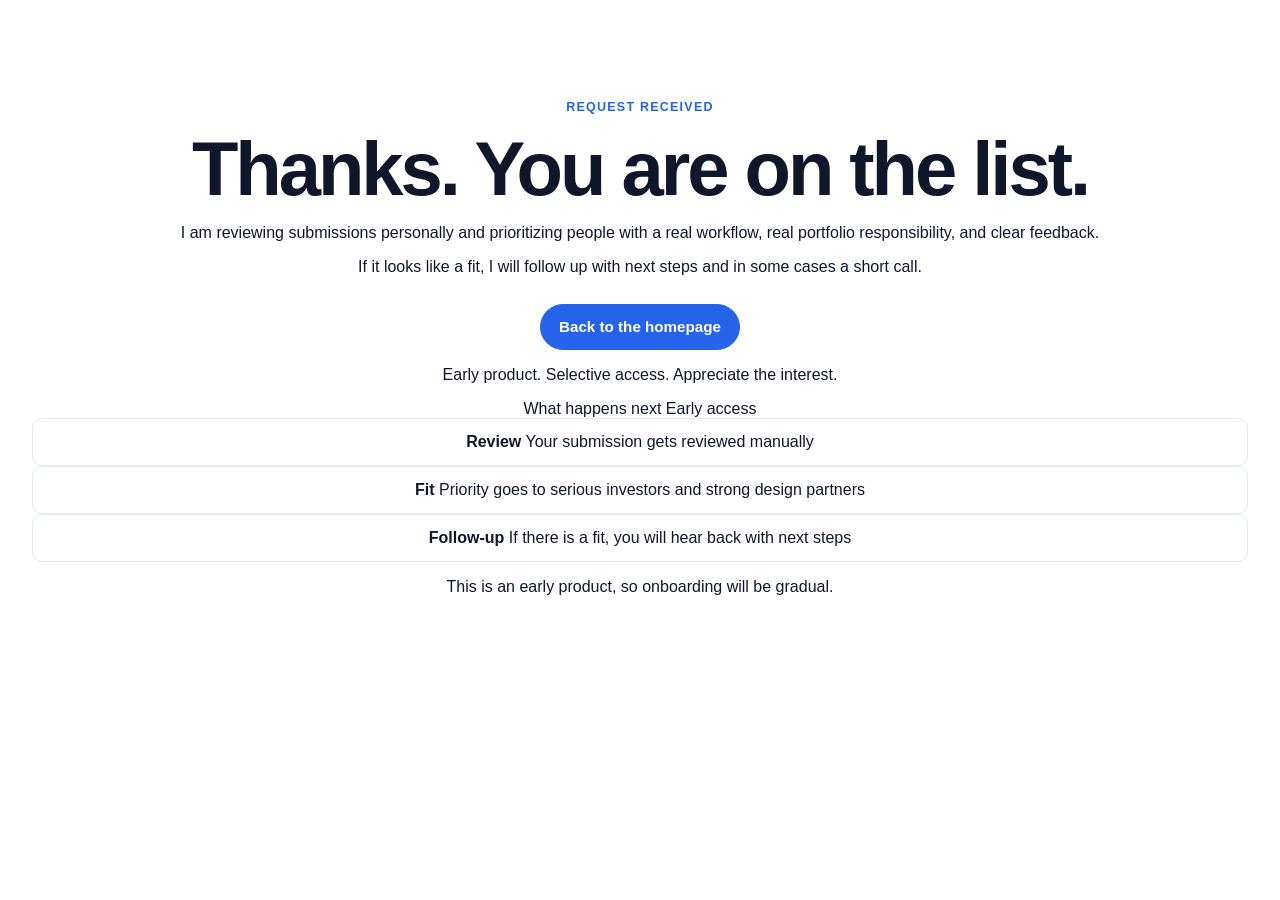
==== thank-you.html @ 9a6ba9dc "Initial landing page" ====
<!doctype html>
<html lang="en">
  <head>
    <meta charset="UTF-8" />
    <meta name="viewport" content="width=device-width, initial-scale=1.0" />
    <title>Alpha | Thanks</title>
    <meta
      name="description"
      content="Thanks for requesting early access to Alpha."
    />
    <link rel="stylesheet" href="./styles.css" />
  </head>
  <body>
    <main class="page-shell">
      <section class="hero">
        <div class="hero-copy">
          <p class="eyebrow">Request received</p>
          <h1>Thanks. You are on the list.</h1>
          <p class="hero-text">
            I am reviewing submissions personally and prioritizing people with a
            real workflow, real portfolio responsibility, and clear feedback.
          </p>
          <p class="hero-text">
            If it looks like a fit, I will follow up with next steps and in
            some cases a short call.
          </p>
          <div class="hero-actions">
            <a href="./index.html" class="button button-primary">Back to the homepage</a>
          </div>
          <p class="microcopy">
            Early product. Selective access. Appreciate the interest.
          </p>
        </div>

        <div class="hero-panel">
          <div class="panel">
            <div class="panel-header">
              <span>What happens next</span>
              <span>Early access</span>
            </div>
            <div class="panel-stack">
              <div class="metric-card">
                <strong>Review</strong>
                <span>Your submission gets reviewed manually</span>
              </div>
              <div class="metric-card">
                <strong>Fit</strong>
                <span>Priority goes to serious investors and strong design partners</span>
              </div>
              <div class="metric-card">
                <strong>Follow-up</strong>
                <span>If there is a fit, you will hear back with next steps</span>
              </div>
            </div>
            <p class="panel-note">
              This is an early product, so onboarding will be gradual.
            </p>
          </div>
        </div>
      </section>
    </main>
  </body>
</html>
---- styles.css ----
:root {
  --bg: #ffffff;
  --bg-soft: #f8fafc;
  --line: #e2e8f0;
  --line-strong: #cbd5e1;
  --text: #0f172a;
  --muted: #475569;
  --accent: #2563eb;
  --accent-dark: #1d4ed8;
  --accent-soft: rgba(37, 99, 235, 0.08);
  --attention: #b45309;
  --attention-soft: rgba(180, 83, 9, 0.1);
  --drift: #7c3aed;
  --drift-soft: rgba(124, 58, 237, 0.1);
  --risk: #b91c1c;
  --risk-soft: rgba(185, 28, 28, 0.08);
  --action: #0f766e;
  --action-soft: rgba(15, 118, 110, 0.1);
}

* {
  box-sizing: border-box;
}

html {
  scroll-behavior: smooth;
}

body {
  margin: 0;
  background: var(--bg);
  color: var(--text);
  font-family: -apple-system, BlinkMacSystemFont, "Segoe UI", Roboto, Helvetica, Arial, sans-serif;
}

a {
  color: inherit;
  text-decoration: none;
}

.inline-link {
  color: var(--accent);
  text-decoration: underline;
  text-underline-offset: 2px;
}

.page-shell {
  width: min(1600px, calc(100% - 64px));
  margin: 0 auto;
  padding: 0 0 72px;
}

.hero {
  padding: 88px 0 56px;
  text-align: center;
}

.eyebrow {
  margin-bottom: 16px;
  color: var(--accent);
  font-size: 0.78rem;
  font-weight: 700;
  letter-spacing: 0.1em;
  text-transform: uppercase;
}

.hero h1,
.section-intro h2 {
  margin: 0;
  letter-spacing: -0.04em;
  text-wrap: balance;
  text-align: center;
}

.hero h1 {
  max-width: 36ch;
  margin-left: auto;
  margin-right: auto;
  font-size: clamp(3rem, 6vw, 4.75rem);
  line-height: 1.02;
  font-weight: 800;
}

.hero-subtitle {
  max-width: 1360px;
  margin: 20px auto 0;
  color: var(--muted);
  font-size: 1.1rem;
  line-height: 1.65;
  text-align: center;
}

.hero-actions {
  display: flex;
  justify-content: center;
  gap: 12px;
  flex-wrap: wrap;
  margin-top: 28px;
}

.hero-note {
  margin-top: 16px;
  color: var(--muted);
  font-size: 0.95rem;
  text-align: center;
}

.hero-diagram {
  display: grid;
  grid-template-columns: minmax(0, 1fr) auto minmax(0, 1fr) auto minmax(0, 1fr) auto minmax(0, 1fr);
  gap: 16px;
  align-items: center;
  max-width: 100%;
  margin: 40px auto 0;
  padding: 28px 32px;
  background: var(--bg-soft);
  border: 1px solid var(--line);
  border-radius: 14px;
}

.diagram-node {
  text-align: left;
}

.diagram-label {
  display: block;
  margin-bottom: 10px;
  color: var(--accent);
  font-size: 0.78rem;
  font-weight: 700;
  letter-spacing: 0.08em;
  text-transform: uppercase;
}

.diagram-emphasis {
  display: inline-flex;
  align-items: center;
  width: fit-content;
  min-height: 30px;
  padding: 0 12px;
  border-radius: 999px;
  font-size: 0.96rem;
  line-height: 1.45;
  font-weight: 600;
}

.diagram-attention {
  background: var(--attention-soft);
  color: var(--attention);
}

.diagram-drift {
  background: var(--drift-soft);
  color: var(--drift);
}

.diagram-action {
  background: var(--action-soft);
  color: var(--action);
}

.diagram-risk {
  background: var(--risk-soft);
  color: var(--risk);
}

.diagram-connector {
  width: 32px;
  height: 1px;
  background: var(--line-strong);
}

.button {
  display: inline-flex;
  align-items: center;
  justify-content: center;
  min-height: 46px;
  padding: 0 18px;
  border: 1px solid var(--line);
  border-radius: 999px;
  font-size: 0.95rem;
  font-weight: 700;
  transition: 0.18s ease;
}

.button:hover {
  transform: translateY(-1px);
}

.button-primary {
  background: var(--accent);
  border-color: var(--accent);
  color: #ffffff;
}

.button-primary:hover {
  background: var(--accent-dark);
}

.button-secondary {
  background: #ffffff;
  color: var(--text);
}

.section {
  padding: 48px 0;
}

.section-divider {
  border-top: 1px solid var(--line);
}

.section-soft {
  background: transparent;
}

.section-intro {
  max-width: 1400px;
  margin: 0 auto 28px;
  text-align: center;
}

.section-intro h2 {
  max-width: 100%;
  margin-left: auto;
  margin-right: auto;
  font-size: clamp(2rem, 4vw, 2.8rem);
  line-height: 1.08;
  font-weight: 700;
}

.section-intro p {
  max-width: 1320px;
  margin: 18px auto 0;
  color: var(--muted);
  font-size: 1rem;
  line-height: 1.75;
  text-align: center;
}

.stage-cta p {
  color: var(--muted);
  font-size: 1rem;
  line-height: 1.7;
}

.product-wireframe {
  display: grid;
  gap: 20px;
  max-width: 100%;
  margin: 0 auto;
  padding: 0;
  background: #ffffff;
  border: 1px solid var(--line);
  border-radius: 16px;
  overflow: hidden;
  box-shadow: 0 18px 40px rgba(15, 23, 42, 0.06);
}

.app-chrome {
  display: grid;
  grid-template-columns: auto 1fr auto;
  gap: 16px;
  align-items: center;
  padding: 14px 18px;
  background: #f8fafc;
  border-bottom: 1px solid var(--line);
}

.chrome-dots {
  display: flex;
  gap: 8px;
}

.chrome-dots span {
  width: 10px;
  height: 10px;
  border-radius: 999px;
  background: #cbd5e1;
}

.chrome-title {
  color: var(--muted);
  font-size: 0.9rem;
  font-weight: 600;
}

.chrome-actions {
  display: flex;
  gap: 8px;
}

.chrome-pill {
  display: inline-flex;
  align-items: center;
  min-height: 28px;
  padding: 0 10px;
  border-radius: 999px;
  background: rgba(37, 99, 235, 0.08);
  color: var(--accent);
  font-size: 0.78rem;
  font-weight: 700;
}

.chrome-pill-muted {
  background: #ffffff;
  border: 1px solid var(--line);
  color: var(--muted);
}

.app-toolbar {
  display: grid;
  grid-template-columns: 1fr auto;
  gap: 16px;
  align-items: center;
  padding: 16px 18px 0;
}

.toolbar-tabs {
  display: flex;
  gap: 10px;
  flex-wrap: wrap;
}

.toolbar-tab {
  display: inline-flex;
  align-items: center;
  min-height: 32px;
  padding: 0 12px;
  border-radius: 999px;
  border: 0;
  background: transparent;
  color: var(--muted);
  font-size: 0.84rem;
  font-weight: 700;
  cursor: pointer;
}

.toolbar-tab-active {
  background: var(--bg-soft);
  color: var(--text);
}

.toolbar-meta {
  color: var(--muted);
  font-size: 0.84rem;
  font-weight: 600;
}

.portfolio-overview,
.wireframe-main {
  border: 1px solid var(--line);
  border-radius: 12px;
  background: #ffffff;
}

.mock-view {
  display: none;
}

.mock-view-active {
  display: grid;
  gap: 20px;
}

.mock-single-panel {
  margin: 0 18px 18px;
  padding: 20px;
  border: 1px solid var(--line);
  border-radius: 12px;
  background: #ffffff;
}

.portfolio-overview {
  margin: 0 18px;
  padding: 20px;
}

.wireframe-main {
  margin: 0 18px 18px;
  padding: 20px;
}

.overview-topline {
  display: flex;
  align-items: flex-start;
  justify-content: space-between;
  gap: 16px;
}

.overview-topline h3 {
  margin: 0;
  font-size: 1.1rem;
  color: var(--text);
}

.overview-badge {
  display: inline-flex;
  align-items: center;
  min-height: 32px;
  padding: 0 12px;
  border: 1px solid var(--line);
  border-radius: 999px;
  color: var(--muted);
  font-size: 0.85rem;
  font-weight: 700;
}

.overview-metrics {
  display: grid;
  grid-template-columns: repeat(4, minmax(0, 1fr));
  gap: 12px;
  margin-top: 20px;
}

.portfolio-grid {
  display: grid;
  grid-template-columns: minmax(0, 1.2fr) minmax(0, 0.8fr);
  gap: 12px;
  margin-top: 20px;
}

.portfolio-panel {
  padding: 16px;
  border: 1px solid var(--line);
  border-radius: 10px;
}

.portfolio-table {
  display: grid;
}

.portfolio-row {
  display: grid;
  grid-template-columns: minmax(0, 1.2fr) auto auto;
  gap: 12px;
  align-items: center;
  padding: 12px 0;
  border-bottom: 1px solid rgba(226, 232, 240, 0.8);
}

.portfolio-row-button {
  width: 100%;
  border: 0;
  background: transparent;
  text-align: left;
  cursor: pointer;
}

.portfolio-row:last-child {
  border-bottom: 0;
}

.portfolio-row-head {
  color: var(--muted);
  font-size: 0.78rem;
  font-weight: 700;
  letter-spacing: 0.06em;
  text-transform: uppercase;
}

.portfolio-row-active {
  background: rgba(248, 250, 252, 0.7);
}

.portfolio-row-button:hover {
  background: rgba(248, 250, 252, 0.85);
}

.portfolio-name,
.portfolio-weight {
  color: var(--text);
  font-size: 0.95rem;
  font-weight: 600;
}

.wireframe-kicker {
  margin-bottom: 12px;
  color: var(--accent);
  font-size: 0.78rem;
  font-weight: 700;
  letter-spacing: 0.08em;
  text-transform: uppercase;
}

.queue-item {
  display: grid;
  gap: 4px;
  padding: 14px 14px 12px;
  border: 1px solid var(--line);
  border-radius: 10px;
}

.queue-item + .queue-item {
  margin-top: 12px;
}

.queue-item strong,
.wireframe-topline h3 {
  font-size: 0.98rem;
  color: var(--text);
}

.queue-item span,
.wireframe-panel p,
.metric-label {
  color: var(--muted);
  font-size: 0.92rem;
  line-height: 1.55;
}

.status-text {
  display: inline-flex;
  align-items: center;
  width: fit-content;
  min-height: 26px;
  padding: 0 10px;
  border-radius: 999px;
  font-size: 0.84rem;
  font-weight: 700;
}

.status-attention {
  background: var(--attention-soft);
  color: var(--attention);
}

.status-drift {
  background: var(--drift-soft);
  color: var(--drift);
}

.status-risk {
  background: var(--risk-soft);
  color: var(--risk);
}

.risk-row {
  display: flex;
  align-items: center;
  justify-content: space-between;
  gap: 16px;
  padding: 12px 0;
  border-bottom: 1px solid rgba(226, 232, 240, 0.8);
}

.risk-row:last-child {
  border-bottom: 0;
}

.risk-row span {
  color: var(--muted);
  font-size: 0.95rem;
}

.wireframe-topline {
  display: flex;
  align-items: flex-start;
  justify-content: space-between;
  gap: 16px;
}

.wireframe-topline h3 {
  margin: 0;
  font-size: 1.1rem;
}

.status-pill {
  display: inline-flex;
  align-items: center;
  min-height: 32px;
  padding: 0 12px;
  border-radius: 999px;
  background: rgba(37, 99, 235, 0.08);
  color: var(--accent);
  font-size: 0.85rem;
  font-weight: 700;
}

.status-pill-attention {
  background: var(--attention-soft);
  color: var(--attention);
}

.wireframe-metrics {
  display: grid;
  grid-template-columns: repeat(3, minmax(0, 1fr));
  gap: 12px;
  margin-top: 20px;
}

.metric-card {
  padding: 14px;
  border: 1px solid var(--line);
  border-radius: 10px;
}

.metric-label {
  display: block;
  margin-bottom: 6px;
}

.metric-value {
  font-size: 0.98rem;
  color: var(--text);
}

.metric-card .metric-value-drift {
  color: var(--drift);
}

.metric-card .metric-value-attention {
  color: var(--attention);
}

.metric-card .metric-value-action {
  color: var(--action);
}

.metric-card .metric-value-risk {
  color: var(--risk);
}

.wireframe-panel-grid {
  display: grid;
  grid-template-columns: repeat(2, minmax(0, 1fr));
  gap: 12px;
  margin-top: 20px;
}

.wireframe-panel {
  padding: 16px;
  border: 1px solid var(--line);
  border-radius: 10px;
}

.wireframe-panel p {
  margin: 0;
}

.queue-cards,
.policy-grid {
  display: grid;
  gap: 12px;
  margin-top: 20px;
}

.mock-panel-intro {
  max-width: 980px;
  margin: 18px 0 0;
  color: var(--muted);
  font-size: 0.98rem;
  line-height: 1.65;
}

.queue-card,
.policy-card {
  padding: 16px;
  border: 1px solid var(--line);
  border-radius: 12px;
  background: #ffffff;
}

.queue-card-top,
.policy-card-top {
  display: flex;
  align-items: center;
  justify-content: space-between;
  gap: 16px;
  margin-bottom: 10px;
}

.queue-card p,
.policy-card p,
.memory-row span {
  margin: 0;
  color: var(--muted);
  font-size: 0.95rem;
  line-height: 1.55;
}

.policy-value,
.memory-decision {
  color: var(--text);
  font-size: 0.9rem;
  font-weight: 700;
}

.memory-table {
  display: grid;
  margin-top: 20px;
}

.memory-row {
  display: grid;
  grid-template-columns: 100px 160px 140px minmax(0, 1fr);
  gap: 16px;
  align-items: center;
  padding: 14px 0;
  border-bottom: 1px solid rgba(226, 232, 240, 0.8);
}

.memory-row-head span {
  color: var(--muted);
  font-size: 0.78rem;
  font-weight: 700;
  letter-spacing: 0.06em;
  text-transform: uppercase;
}

.compare-band {
  display: grid;
  grid-template-columns: minmax(0, 1fr) minmax(0, 1fr);
  column-gap: 24px;
  row-gap: 0;
  align-items: start;
  max-width: 100%;
  margin: 0 auto;
  padding: 32px 36px;
  background: #ffffff;
  border: 1px solid var(--line);
  border-radius: 16px;
  box-shadow: 0 14px 32px rgba(15, 23, 42, 0.05);
}

.compare-head {
  display: inline-flex;
  align-items: center;
  min-height: 36px;
  width: fit-content;
  padding: 0 14px;
  margin-bottom: 10px;
  border-radius: 999px;
  font-size: 0.84rem;
  font-weight: 700;
  letter-spacing: 0.08em;
  text-transform: uppercase;
  color: var(--text);
  border-bottom: 1px solid var(--line);
}

.compare-head-left {
  background: rgba(15, 23, 42, 0.05);
  border-bottom: 0;
}

.compare-head-right {
  background: rgba(22, 163, 74, 0.09);
  color: #166534;
  border-bottom: 0;
}

.compare-item {
  display: grid;
  grid-template-columns: 24px minmax(0, 1fr);
  gap: 12px;
  align-items: center;
  min-height: 84px;
  padding: 16px 14px;
  border-bottom: 1px solid rgba(226, 232, 240, 0.8);
}

.compare-item::before {
  display: inline-flex;
  align-items: center;
  justify-content: center;
  width: 24px;
  height: 24px;
  border-radius: 999px;
  font-size: 0.82rem;
  font-weight: 800;
}

.compare-item-negative::before {
  content: "×";
  background: rgba(15, 23, 42, 0.06);
  color: var(--muted);
}

.compare-item-positive::before {
  content: "✓";
  background: rgba(22, 163, 74, 0.1);
  color: #15803d;
}

.compare-item span {
  color: var(--text);
  font-size: 1.06rem;
  line-height: 1.55;
}

.compare-copy {
  display: grid;
  gap: 6px;
}

.compare-copy strong {
  color: var(--text);
  font-size: 1rem;
  line-height: 1.3;
  font-weight: 700;
}

.compare-copy span {
  color: var(--muted);
  font-size: 0.96rem;
  line-height: 1.55;
}

.compare-item-negative {
  background: rgba(248, 250, 252, 0.7);
}

.compare-item-positive {
  background: rgba(240, 253, 244, 0.55);
}

.stage-cta {
  max-width: 1200px;
  margin: 28px auto 0;
  text-align: center;
}

.section-form .section-intro {
  margin-bottom: 32px;
}

.signup-form {
  max-width: 980px;
  margin: 0 auto;
}

.form-grid {
  display: grid;
  grid-template-columns: repeat(2, minmax(0, 1fr));
  gap: 16px;
}

.signup-form label {
  display: grid;
  gap: 8px;
  margin-top: 16px;
  font-size: 0.95rem;
  font-weight: 600;
  color: var(--text);
}

.signup-form input,
.signup-form textarea,
.signup-form select {
  width: 100%;
  border: 1px solid var(--line-strong);
  border-radius: 10px;
  padding: 14px 16px;
  background: #ffffff;
  color: var(--text);
  font-size: 1rem;
  line-height: 1.5;
}

.signup-form input:focus,
.signup-form textarea:focus,
.signup-form select:focus {
  outline: none;
  border-color: var(--accent);
  box-shadow: 0 0 0 3px var(--accent-soft);
}

.signup-form textarea {
  resize: vertical;
}

.form-actions {
  display: flex;
  justify-content: center;
  margin-top: 20px;
}

@media (max-width: 900px) {
  .hero-diagram,
  .form-grid,
  .product-wireframe,
  .overview-metrics,
  .portfolio-grid,
  .policy-grid,
  .wireframe-metrics,
  .wireframe-panel-grid,
  .compare-band {
    grid-template-columns: 1fr;
  }

  .app-chrome,
  .app-toolbar {
    grid-template-columns: 1fr;
  }

  .portfolio-row {
    grid-template-columns: 1fr;
    gap: 8px;
  }

  .memory-row {
    grid-template-columns: 1fr;
    gap: 8px;
  }

  .diagram-connector {
    display: none;
  }

  .page-shell {
    width: min(100% - 24px, 1600px);
  }

  .hero {
    padding: 72px 0 40px;
  }
}
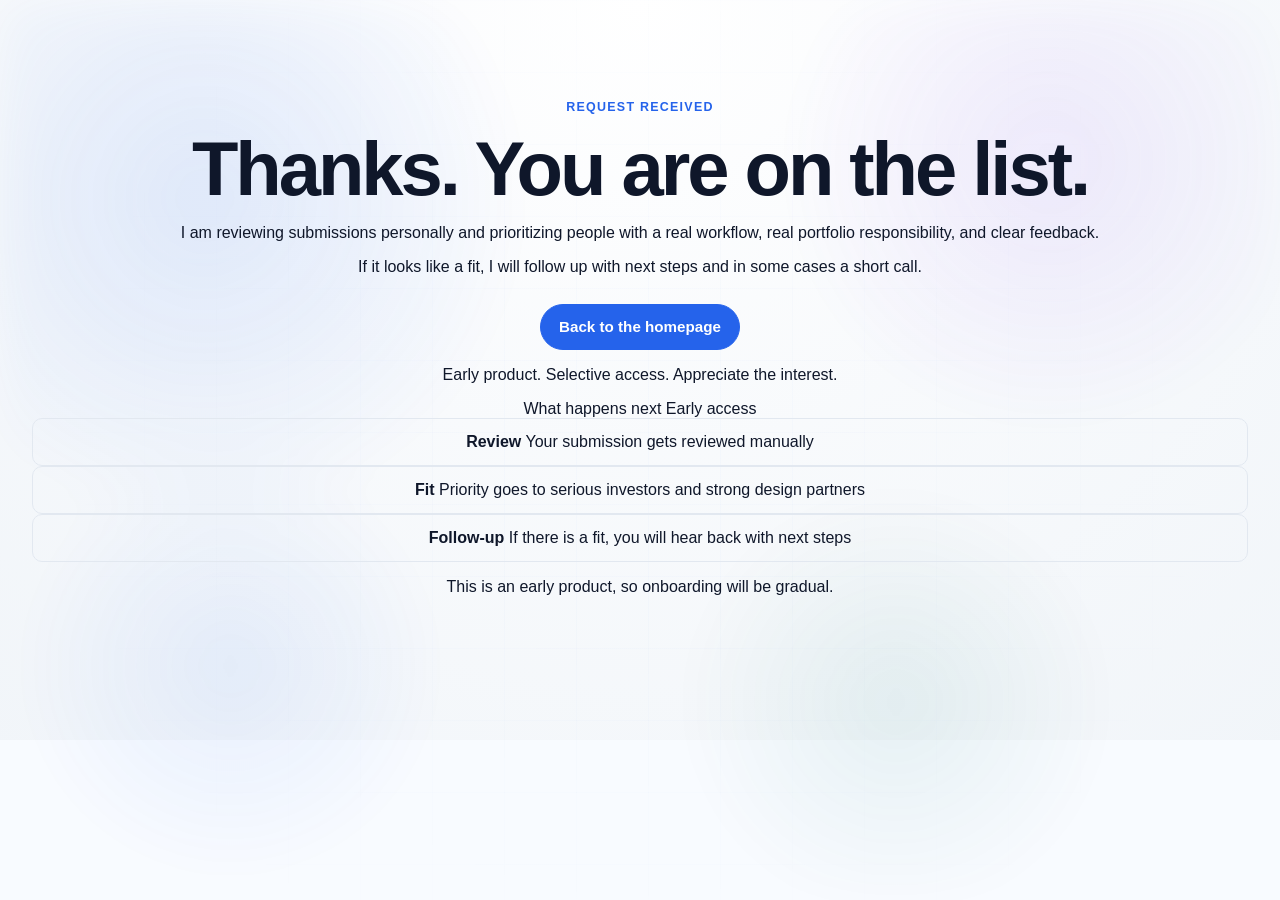
==== commit cd97cb7b: "Add files via upload" ====
--- a/thank-you.html
+++ b/thank-you.html
@@ -3,10 +3,10 @@
   <head>
     <meta charset="UTF-8" />
     <meta name="viewport" content="width=device-width, initial-scale=1.0" />
-    <title>Alpha | Thanks</title>
+    <title>Portfolio OS | Thanks</title>
     <meta
       name="description"
-      content="Thanks for requesting early access to Alpha."
+      content="Thanks for requesting early access to Portfolio OS."
     />
     <link rel="stylesheet" href="./styles.css" />
   </head>
--- a/styles.css
+++ b/styles.css
@@ -24,13 +24,47 @@
 
 html {
   scroll-behavior: smooth;
+  background: #f8fbff;
 }
 
 body {
-  margin: 0;
-  background: var(--bg);
+  position: relative;
+  margin: 0;
+  background:
+    radial-gradient(circle at top, rgba(255, 255, 255, 0.98), rgba(248, 250, 252, 0.94) 46%, rgba(241, 245, 249, 0.96) 100%);
   color: var(--text);
   font-family: -apple-system, BlinkMacSystemFont, "Segoe UI", Roboto, Helvetica, Arial, sans-serif;
+  overflow-x: hidden;
+}
+
+body::before,
+body::after {
+  content: "";
+  position: fixed;
+  inset: 0;
+  pointer-events: none;
+}
+
+body::before {
+  z-index: 0;
+  background:
+    linear-gradient(rgba(37, 99, 235, 0.035) 1px, transparent 1px),
+    linear-gradient(90deg, rgba(37, 99, 235, 0.035) 1px, transparent 1px);
+  background-size: 72px 72px;
+  mask-image: radial-gradient(circle at center, black 18%, transparent 82%);
+  opacity: 0.55;
+}
+
+body::after {
+  z-index: 0;
+  background:
+    radial-gradient(circle at 16% 22%, rgba(37, 99, 235, 0.12), transparent 26%),
+    radial-gradient(circle at 82% 18%, rgba(124, 58, 237, 0.09), transparent 22%),
+    radial-gradient(circle at 70% 78%, rgba(15, 118, 110, 0.08), transparent 20%),
+    radial-gradient(circle at 18% 74%, rgba(37, 99, 235, 0.08), transparent 18%);
+  filter: blur(22px);
+  opacity: 0.95;
+  animation: ambientDrift 22s ease-in-out infinite alternate;
 }
 
 a {
@@ -45,14 +79,58 @@
 }
 
 .page-shell {
+  position: relative;
+  z-index: 1;
   width: min(1600px, calc(100% - 64px));
   margin: 0 auto;
   padding: 0 0 72px;
 }
 
+@keyframes ambientDrift {
+  0% {
+    transform: translate3d(0, 0, 0) scale(1);
+  }
+  50% {
+    transform: translate3d(1.5%, -1.25%, 0) scale(1.04);
+  }
+  100% {
+    transform: translate3d(-1.5%, 1.5%, 0) scale(1.02);
+  }
+}
+
 .hero {
   padding: 88px 0 56px;
   text-align: center;
+}
+
+.hero-brand {
+  display: inline-flex;
+  align-items: center;
+  gap: 12px;
+  margin-bottom: 22px;
+  padding: 12px 18px;
+  border: 1px solid rgba(20, 33, 61, 0.12);
+  border-radius: 999px;
+  background: linear-gradient(180deg, rgba(255, 255, 255, 0.98), rgba(241, 245, 249, 0.92));
+  box-shadow: 0 10px 24px rgba(15, 23, 42, 0.06);
+}
+
+.hero-brand-product {
+  color: var(--text);
+  font-size: 1.2rem;
+  font-weight: 800;
+  letter-spacing: -0.03em;
+}
+
+.hero-brand-parent {
+  display: inline-flex;
+  align-items: center;
+  padding: 5px 10px;
+  border-radius: 999px;
+  background: rgba(37, 99, 235, 0.08);
+  color: var(--accent);
+  font-size: 0.95rem;
+  font-weight: 700;
 }
 
 .eyebrow {
@@ -81,12 +159,24 @@
   font-weight: 800;
 }
 
+.hero-thesis {
+  display: grid;
+  gap: 14px;
+  max-width: 1100px;
+  margin: 24px auto 0;
+  padding: 22px 26px;
+  border: 1px solid rgba(20, 33, 61, 0.1);
+  border-radius: 24px;
+  background: linear-gradient(180deg, rgba(248, 250, 252, 0.96), rgba(255, 255, 255, 0.98));
+}
+
 .hero-subtitle {
-  max-width: 1360px;
-  margin: 20px auto 0;
-  color: var(--muted);
-  font-size: 1.1rem;
-  line-height: 1.65;
+  max-width: none;
+  margin: 0;
+  color: var(--text);
+  font-size: 1.32rem;
+  font-weight: 600;
+  line-height: 1.55;
   text-align: center;
 }
 
@@ -98,76 +188,330 @@
   margin-top: 28px;
 }
 
-.hero-note {
-  margin-top: 16px;
-  color: var(--muted);
-  font-size: 0.95rem;
+.hero-support {
+  display: flex;
+  justify-content: center;
+  gap: 10px;
+  flex-wrap: wrap;
+  margin: 0;
+  max-width: none;
+  color: var(--muted);
+  font-size: 1rem;
+  line-height: 1.5;
   text-align: center;
 }
 
+.hero-support span {
+  display: inline-flex;
+  align-items: center;
+  min-height: 38px;
+  padding: 8px 12px;
+  border-radius: 999px;
+  background: rgba(255, 255, 255, 0.92);
+  border: 1px solid rgba(20, 33, 61, 0.08);
+}
+
+.difference-grid {
+  display: grid;
+  grid-template-columns: repeat(2, minmax(0, 1fr));
+  gap: 18px;
+  align-items: stretch;
+}
+
+.difference-card {
+  padding: 24px 24px 22px;
+  border: 1px solid rgba(20, 33, 61, 0.1);
+  border-radius: 22px;
+  background: rgba(255, 255, 255, 0.94);
+}
+
+.difference-card h3 {
+  margin: 0 0 10px;
+  color: var(--text);
+  font-size: 1.5rem;
+  line-height: 1.15;
+  letter-spacing: -0.03em;
+}
+
+.difference-card p {
+  margin: 0;
+  color: var(--muted);
+  font-size: 1.02rem;
+  line-height: 1.7;
+}
+
+.difference-card-muted {
+  background: rgba(248, 250, 252, 0.95);
+}
+
+.difference-card-accent {
+  border-color: rgba(37, 99, 235, 0.16);
+  background: linear-gradient(180deg, rgba(239, 246, 255, 0.88), rgba(255, 255, 255, 0.98));
+}
+
+.difference-card-full {
+  grid-column: 1 / -1;
+}
+
+.stage-grid {
+  display: grid;
+  grid-template-columns: repeat(2, minmax(0, 1fr));
+  gap: 18px;
+  align-items: stretch;
+}
+
+.stage-card {
+  padding: 24px 24px 22px;
+  border: 1px solid rgba(20, 33, 61, 0.1);
+  border-radius: 22px;
+  background: rgba(255, 255, 255, 0.94);
+}
+
+.stage-card h3 {
+  margin: 0 0 10px;
+  color: var(--text);
+  font-size: 1.5rem;
+  line-height: 1.15;
+  letter-spacing: -0.03em;
+}
+
+.stage-card p {
+  margin: 0;
+  color: var(--muted);
+  font-size: 1.02rem;
+  line-height: 1.7;
+}
+
+.stage-card-cta {
+  grid-column: 1 / -1;
+  display: flex;
+  align-items: center;
+  justify-content: space-between;
+  gap: 18px;
+  border-color: rgba(37, 99, 235, 0.14);
+  background: linear-gradient(180deg, rgba(248, 250, 252, 0.96), rgba(255, 255, 255, 0.98));
+}
+
+.stage-card-cta p {
+  max-width: 58ch;
+}
+
+.difference-label {
+  margin-bottom: 10px;
+  color: var(--accent);
+  font-size: 0.78rem;
+  font-weight: 700;
+  letter-spacing: 0.08em;
+  text-transform: uppercase;
+}
+
 .hero-diagram {
   display: grid;
-  grid-template-columns: minmax(0, 1fr) auto minmax(0, 1fr) auto minmax(0, 1fr) auto minmax(0, 1fr);
-  gap: 16px;
-  align-items: center;
-  max-width: 100%;
+  gap: 18px;
+  max-width: 720px;
   margin: 40px auto 0;
-  padding: 28px 32px;
+  padding: 14px 12px 12px;
   background: var(--bg-soft);
   border: 1px solid var(--line);
   border-radius: 14px;
 }
 
+.workflow-loop {
+  margin-top: 18px;
+}
+
+.hero-diagram-header {
+  display: grid;
+  gap: 8px;
+  justify-items: center;
+  text-align: center;
+}
+
+.hero-diagram-kicker {
+  color: var(--accent);
+  font-size: 0.78rem;
+  font-weight: 700;
+  letter-spacing: 0.08em;
+  text-transform: uppercase;
+}
+
+.hero-diagram-header p {
+  margin: 0;
+  max-width: 72ch;
+  color: var(--muted);
+  font-size: 1rem;
+  line-height: 1.6;
+}
+
+.hero-diagram-grid {
+  display: grid;
+  position: relative;
+  width: min(100%, 620px);
+  aspect-ratio: 1 / 1;
+  margin: 0 auto;
+}
+
+.hero-diagram-grid::before {
+  content: none;
+}
+
+.loop-segment {
+  position: absolute;
+  inset: 50%;
+  width: 50%;
+  height: 50%;
+  transform: translate(-50%, -50%) rotate(0deg);
+  border: 2px solid transparent;
+  border-radius: 50%;
+  border-top-color: rgba(37, 99, 235, 0.22);
+  pointer-events: none;
+  z-index: 0;
+}
+
+.loop-segment::after {
+  content: "";
+  position: absolute;
+  top: -7px;
+  left: 50%;
+  width: 10px;
+  height: 10px;
+  border-top: 2px solid rgba(37, 99, 235, 0.3);
+  border-right: 2px solid rgba(37, 99, 235, 0.3);
+  transform: translateX(-50%) rotate(45deg);
+}
+
 .diagram-node {
+  position: relative;
+  position: absolute;
+  z-index: 1;
+  display: grid;
+  gap: 10px;
+  width: 172px;
+  min-height: 86px;
+  padding: 13px 13px;
+  border: 1px solid rgba(20, 33, 61, 0.08);
+  border-radius: 18px;
+  background: rgba(255, 255, 255, 0.92);
   text-align: left;
+  box-shadow: 0 10px 24px rgba(15, 23, 42, 0.04);
+}
+
+.diagram-center-note {
+  position: absolute;
+  inset: 50%;
+  z-index: 1;
+  display: flex;
+  flex-direction: column;
+  align-items: center;
+  justify-content: center;
+  gap: 6px;
+  width: 140px;
+  min-height: 90px;
+  margin: 0;
+  transform: translate(-50%, -50%);
+  text-align: center;
+}
+
+.diagram-center-label {
+  display: block;
+  margin: 0;
+  color: var(--accent);
+  font-size: 0.82rem;
+  font-weight: 700;
+  letter-spacing: 0.08em;
+  text-transform: uppercase;
+}
+
+.diagram-center-text {
+  display: block;
+  margin: 0;
+  color: var(--muted);
+  font-size: 0.96rem;
+  line-height: 1.45;
+}
+
+.hero-diagram-grid > .diagram-node:nth-child(1) {
+  top: 6%;
+  left: 50%;
+  transform: translateX(-50%);
+}
+
+.hero-diagram-grid > .diagram-node:nth-child(2) {
+  top: 23%;
+  right: 6%;
+}
+
+.hero-diagram-grid > .diagram-node:nth-child(3) {
+  bottom: 23%;
+  right: 6%;
+}
+
+.hero-diagram-grid > .diagram-node:nth-child(4) {
+  bottom: 6%;
+  left: 50%;
+  transform: translateX(-50%);
+}
+
+.hero-diagram-grid > .diagram-node:nth-child(5) {
+  bottom: 23%;
+  left: 6%;
+}
+
+.hero-diagram-grid > .diagram-node:nth-child(6) {
+  top: 23%;
+  left: 6%;
+}
+
+.loop-segment-1 {
+  transform: translate(-50%, -50%) rotate(-90deg);
+}
+
+.loop-segment-2 {
+  transform: translate(-50%, -50%) rotate(-30deg);
+}
+
+.loop-segment-3 {
+  transform: translate(-50%, -50%) rotate(30deg);
+}
+
+.loop-segment-4 {
+  transform: translate(-50%, -50%) rotate(90deg);
+}
+
+.loop-segment-5 {
+  transform: translate(-50%, -50%) rotate(150deg);
+}
+
+.loop-segment-6 {
+  transform: translate(-50%, -50%) rotate(210deg);
 }
 
 .diagram-label {
   display: block;
-  margin-bottom: 10px;
-  color: var(--accent);
-  font-size: 0.78rem;
-  font-weight: 700;
-  letter-spacing: 0.08em;
-  text-transform: uppercase;
-}
-
-.diagram-emphasis {
-  display: inline-flex;
-  align-items: center;
-  width: fit-content;
-  min-height: 30px;
-  padding: 0 12px;
-  border-radius: 999px;
+  margin-bottom: 0;
+  color: var(--text);
+  font-size: 1rem;
+  font-weight: 800;
+  letter-spacing: -0.02em;
+}
+
+.diagram-text {
+  color: var(--muted);
   font-size: 0.96rem;
-  line-height: 1.45;
-  font-weight: 600;
-}
-
-.diagram-attention {
-  background: var(--attention-soft);
-  color: var(--attention);
-}
-
-.diagram-drift {
-  background: var(--drift-soft);
-  color: var(--drift);
-}
-
-.diagram-action {
-  background: var(--action-soft);
-  color: var(--action);
-}
-
-.diagram-risk {
-  background: var(--risk-soft);
-  color: var(--risk);
-}
-
-.diagram-connector {
-  width: 32px;
-  height: 1px;
-  background: var(--line-strong);
+  line-height: 1.55;
+}
+
+.workflow-demo-intro {
+  max-width: 980px;
+  margin: 28px auto 18px;
+  text-align: center;
+}
+
+.workflow-demo-intro p {
+  margin: 0;
+  color: var(--muted);
+  font-size: 1rem;
+  line-height: 1.65;
 }
 
 .button {
@@ -435,8 +779,9 @@
   grid-template-columns: minmax(0, 1.2fr) auto auto;
   gap: 12px;
   align-items: center;
-  padding: 12px 0;
+  padding: 12px 14px;
   border-bottom: 1px solid rgba(226, 232, 240, 0.8);
+  border-radius: 10px;
 }
 
 .portfolio-row-button {
@@ -460,11 +805,12 @@
 }
 
 .portfolio-row-active {
-  background: rgba(248, 250, 252, 0.7);
+  background: rgba(248, 250, 252, 0.95);
+  box-shadow: inset 3px 0 0 var(--accent);
 }
 
 .portfolio-row-button:hover {
-  background: rgba(248, 250, 252, 0.85);
+  background: rgba(248, 250, 252, 0.82);
 }
 
 .portfolio-name,
@@ -580,6 +926,16 @@
 .status-pill-attention {
   background: var(--attention-soft);
   color: var(--attention);
+}
+
+.status-pill-drift {
+  background: var(--drift-soft);
+  color: var(--drift);
+}
+
+.status-pill-risk {
+  background: var(--risk-soft);
+  color: var(--risk);
 }
 
 .wireframe-metrics {
@@ -915,4 +1271,71 @@
   .hero {
     padding: 72px 0 40px;
   }
-}
+
+  .hero-brand {
+    gap: 10px;
+    padding: 10px 14px;
+  }
+
+  .hero-brand-product {
+    font-size: 1.05rem;
+  }
+
+  .hero-brand-parent {
+    font-size: 0.88rem;
+  }
+
+  .hero-diagram-grid {
+    display: grid;
+    width: 100%;
+    aspect-ratio: auto;
+    margin-top: 0;
+    grid-template-columns: 1fr;
+    gap: 14px;
+  }
+
+  .hero-diagram-grid::before {
+    display: none;
+  }
+
+  .diagram-node {
+    position: relative;
+    width: 100%;
+    min-height: 0;
+  }
+
+  .hero-diagram-grid > .diagram-node:nth-child(1),
+  .hero-diagram-grid > .diagram-node:nth-child(2),
+  .hero-diagram-grid > .diagram-node:nth-child(3),
+  .hero-diagram-grid > .diagram-node:nth-child(4),
+  .hero-diagram-grid > .diagram-node:nth-child(5),
+  .hero-diagram-grid > .diagram-node:nth-child(6) {
+    top: auto;
+    right: auto;
+    bottom: auto;
+    left: auto;
+    transform: none;
+  }
+
+  .diagram-center-note {
+    display: none;
+  }
+
+  .difference-grid {
+    grid-template-columns: 1fr;
+  }
+
+  .difference-card-full {
+    grid-column: auto;
+  }
+
+  .stage-grid {
+    grid-template-columns: 1fr;
+  }
+
+  .stage-card-cta {
+    grid-column: auto;
+    flex-direction: column;
+    align-items: flex-start;
+  }
+}
